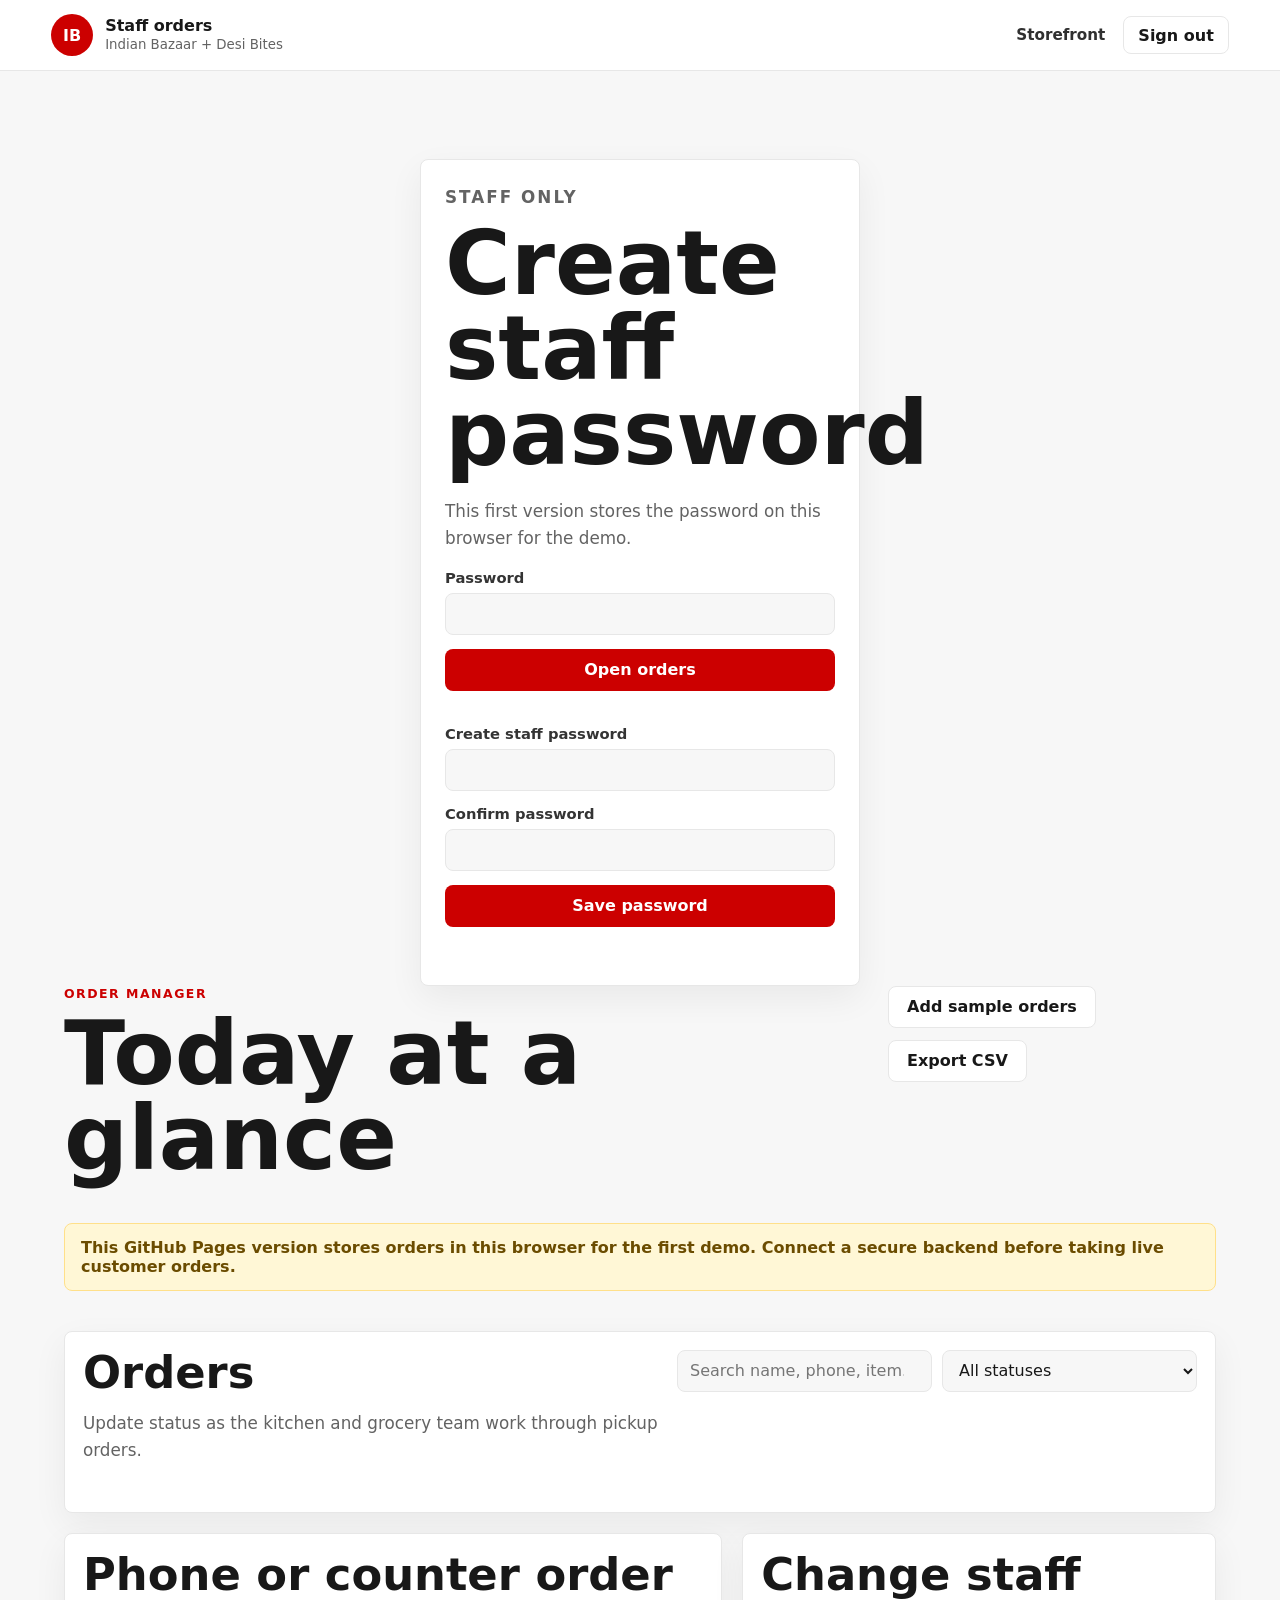
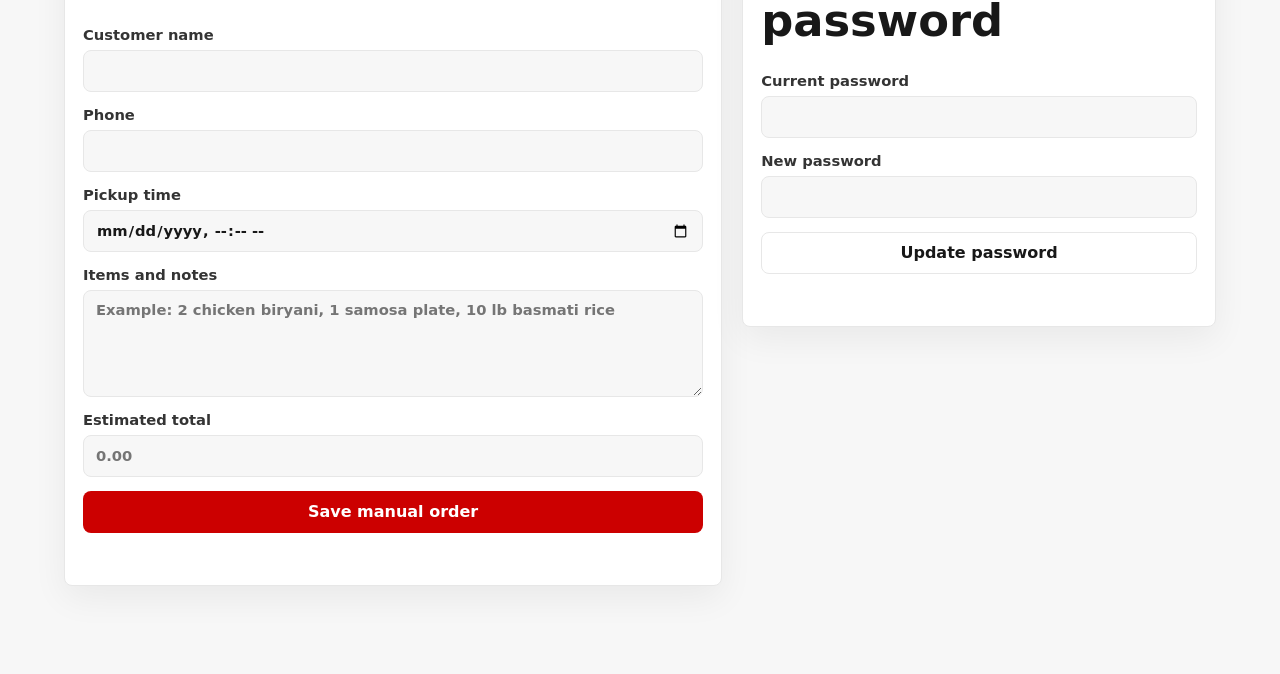
==== admin.html @ 14dbdc3c "Build Indian Bazaar and Desi Bites website" ====
<!doctype html>
<html lang="en">
  <head>
    <meta charset="utf-8">
    <meta name="viewport" content="width=device-width, initial-scale=1">
    <title>Staff Orders | Indian Bazaar + Desi Bites</title>
    <meta name="description" content="Password protected order manager for Indian Bazaar and Desi Bites.">
    <link rel="stylesheet" href="assets/styles.css">
  </head>
  <body data-page="admin">
    <header class="site-header admin-topbar">
      <a class="brand" href="index.html">
        <span class="brand-mark">IB</span>
        <span>
          <strong>Staff orders</strong>
          <small>Indian Bazaar + Desi Bites</small>
        </span>
      </a>
      <nav class="main-nav" aria-label="Staff navigation">
        <a href="index.html">Storefront</a>
      </nav>
      <button class="secondary-button compact" type="button" data-sign-out hidden>Sign out</button>
    </header>

    <main class="admin-shell">
      <section class="auth-panel" data-auth-panel>
        <div class="auth-card">
          <p class="eyebrow">Staff only</p>
          <h1 data-auth-title>Unlock orders</h1>
          <p data-auth-copy>
            Enter the staff password to view and update customer pickup orders.
          </p>

          <form data-login-form>
            <label>
              Password
              <input name="password" type="password" autocomplete="current-password" required>
            </label>
            <button class="primary-button" type="submit">Open orders</button>
            <p class="form-message" data-login-message role="status"></p>
          </form>

          <form data-setup-form hidden>
            <label>
              Create staff password
              <input name="password" type="password" autocomplete="new-password" minlength="6" required>
            </label>
            <label>
              Confirm password
              <input name="confirm" type="password" autocomplete="new-password" minlength="6" required>
            </label>
            <button class="primary-button" type="submit">Save password</button>
            <p class="form-message" data-setup-message role="status"></p>
          </form>
        </div>
      </section>

      <section class="admin-dashboard" data-admin-dashboard hidden>
        <div class="admin-heading">
          <div>
            <p class="eyebrow">Order manager</p>
            <h1>Today at a glance</h1>
          </div>
          <div class="admin-actions">
            <button class="secondary-button" type="button" data-seed-orders>Add sample orders</button>
            <button class="secondary-button" type="button" data-export-orders>Export CSV</button>
          </div>
        </div>

        <div class="prototype-alert">
          This GitHub Pages version stores orders in this browser for the first demo.
          Connect a secure backend before taking live customer orders.
        </div>

        <div class="stats-grid" data-stats-grid></div>

        <section class="admin-card">
          <div class="admin-card-heading">
            <div>
              <h2>Orders</h2>
              <p>Update status as the kitchen and grocery team work through pickup orders.</p>
            </div>
            <div class="admin-filters">
              <input data-admin-search type="search" placeholder="Search name, phone, item...">
              <select data-status-filter aria-label="Filter order status">
                <option value="All">All statuses</option>
                <option value="New">New</option>
                <option value="Preparing">Preparing</option>
                <option value="Ready">Ready</option>
                <option value="Completed">Completed</option>
                <option value="Cancelled">Cancelled</option>
              </select>
            </div>
          </div>

          <div class="orders-list" data-orders-list></div>
        </section>

        <section class="admin-grid">
          <form class="admin-card" data-manual-order-form>
            <h2>Phone or counter order</h2>
            <label>
              Customer name
              <input name="name" required>
            </label>
            <label>
              Phone
              <input name="phone" required>
            </label>
            <label>
              Pickup time
              <input name="pickup" type="datetime-local" required>
            </label>
            <label>
              Items and notes
              <textarea name="items" rows="5" required placeholder="Example: 2 chicken biryani, 1 samosa plate, 10 lb basmati rice"></textarea>
            </label>
            <label>
              Estimated total
              <input name="total" type="number" min="0" step="0.01" placeholder="0.00">
            </label>
            <button class="primary-button" type="submit">Save manual order</button>
            <p class="form-message" data-manual-message role="status"></p>
          </form>

          <form class="admin-card" data-password-form>
            <h2>Change staff password</h2>
            <label>
              Current password
              <input name="current" type="password" autocomplete="current-password" required>
            </label>
            <label>
              New password
              <input name="next" type="password" autocomplete="new-password" minlength="6" required>
            </label>
            <button class="secondary-button" type="submit">Update password</button>
            <p class="form-message" data-password-message role="status"></p>
          </form>
        </section>
      </section>
    </main>

    <script src="assets/app.js"></script>
  </body>
</html>
---- assets/styles.css ----
:root {
  color-scheme: light;
  --brand: #cc0000;
  --brand-dark: #970000;
  --ink: #181818;
  --muted: #636363;
  --line: #e7e7e7;
  --paper: #ffffff;
  --soft: #f7f7f7;
  --warm: #fff4e6;
  --gold: #f2a900;
  --green: #257a45;
  --shadow: 0 20px 60px rgba(20, 20, 20, 0.12);
  font-family: Inter, ui-sans-serif, system-ui, -apple-system, BlinkMacSystemFont, "Segoe UI", sans-serif;
}

* {
  box-sizing: border-box;
}

html {
  scroll-behavior: smooth;
}

body {
  margin: 0;
  background: var(--paper);
  color: var(--ink);
}

body.drawer-open {
  overflow: hidden;
}

a {
  color: inherit;
  text-decoration: none;
}

button,
input,
select,
textarea {
  font: inherit;
}

button {
  cursor: pointer;
}

img {
  display: block;
  width: 100%;
}

.sr-only {
  position: absolute;
  width: 1px;
  height: 1px;
  padding: 0;
  margin: -1px;
  overflow: hidden;
  clip: rect(0, 0, 0, 0);
  white-space: nowrap;
  border: 0;
}

.site-header {
  position: sticky;
  top: 0;
  z-index: 20;
  display: grid;
  grid-template-columns: auto minmax(220px, 1fr) auto auto;
  align-items: center;
  gap: 18px;
  padding: 14px clamp(18px, 4vw, 54px);
  background: rgba(255, 255, 255, 0.96);
  border-bottom: 1px solid var(--line);
  backdrop-filter: blur(16px);
}

.brand {
  display: inline-flex;
  align-items: center;
  gap: 12px;
  min-width: 210px;
}

.brand-mark {
  display: grid;
  width: 42px;
  height: 42px;
  place-items: center;
  border-radius: 50%;
  background: var(--brand);
  color: white;
  font-weight: 900;
  letter-spacing: 0;
}

.brand strong,
.brand small {
  display: block;
  line-height: 1.1;
}

.brand small {
  margin-top: 3px;
  color: var(--muted);
}

.search-form input,
.shop-tools select,
.admin-filters input,
.admin-filters select,
label input,
label textarea {
  width: 100%;
  border: 1px solid var(--line);
  border-radius: 8px;
  background: var(--soft);
  color: var(--ink);
  outline: none;
}

.search-form input {
  min-height: 44px;
  padding: 0 16px;
}

.search-form input:focus,
.shop-tools select:focus,
.admin-filters input:focus,
.admin-filters select:focus,
label input:focus,
label textarea:focus {
  border-color: var(--brand);
  box-shadow: 0 0 0 3px rgba(204, 0, 0, 0.12);
}

.main-nav {
  display: flex;
  align-items: center;
  gap: 18px;
  color: #303030;
  font-size: 0.95rem;
  font-weight: 700;
  white-space: nowrap;
}

.main-nav a:hover {
  color: var(--brand);
}

.cart-button,
.primary-button,
.secondary-button,
.primary-link,
.secondary-link,
.icon-button,
.category-tabs button {
  min-height: 42px;
  border-radius: 8px;
  border: 1px solid transparent;
  font-weight: 800;
}

.cart-button {
  display: inline-flex;
  align-items: center;
  gap: 10px;
  padding: 0 14px;
  background: var(--brand);
  color: white;
}

.cart-button strong {
  display: grid;
  min-width: 24px;
  height: 24px;
  place-items: center;
  border-radius: 999px;
  background: white;
  color: var(--brand);
  font-size: 0.82rem;
}

.hero {
  display: grid;
  grid-template-columns: minmax(0, 0.95fr) minmax(360px, 1.05fr);
  gap: clamp(28px, 5vw, 72px);
  align-items: center;
  min-height: calc(100vh - 72px);
  padding: clamp(42px, 7vw, 86px) clamp(18px, 5vw, 74px) 34px;
}

.hero-copy {
  max-width: 720px;
}

.eyebrow {
  margin: 0 0 10px;
  color: var(--brand);
  font-size: 0.78rem;
  font-weight: 900;
  letter-spacing: 0.12em;
  text-transform: uppercase;
}

h1,
h2,
h3,
p {
  margin-top: 0;
}

h1 {
  margin-bottom: 22px;
  font-size: clamp(2.55rem, 7vw, 5.8rem);
  line-height: 0.95;
  letter-spacing: 0;
}

h2 {
  margin-bottom: 14px;
  font-size: clamp(1.85rem, 3.5vw, 3.25rem);
  line-height: 1.02;
  letter-spacing: 0;
}

h3 {
  margin-bottom: 12px;
  font-size: 1.08rem;
}

.hero p,
.section-heading p,
.split-section p,
.location-section p,
.admin-card-heading p,
.auth-card p {
  color: var(--muted);
  font-size: 1.05rem;
  line-height: 1.6;
}

.hero-actions,
.dialog-actions,
.admin-actions {
  display: flex;
  flex-wrap: wrap;
  gap: 12px;
}

.primary-link,
.secondary-link,
.primary-button,
.secondary-button {
  display: inline-flex;
  align-items: center;
  justify-content: center;
  padding: 0 18px;
}

.primary-link,
.primary-button {
  background: var(--brand);
  color: white;
}

.primary-link:hover,
.primary-button:hover,
.cart-button:hover {
  background: var(--brand-dark);
}

.secondary-link,
.secondary-button {
  background: white;
  color: var(--ink);
  border-color: var(--line);
}

.secondary-link:hover,
.secondary-button:hover {
  border-color: var(--brand);
  color: var(--brand);
}

.compact {
  min-height: 38px;
  padding: 0 14px;
}

.hero-media {
  position: relative;
  min-height: 520px;
  overflow: hidden;
  border-radius: 8px;
  box-shadow: var(--shadow);
}

.hero-media img {
  height: 100%;
  min-height: 520px;
  object-fit: cover;
}

.hero-card {
  position: absolute;
  right: 18px;
  bottom: 18px;
  display: grid;
  gap: 5px;
  width: min(310px, calc(100% - 36px));
  padding: 18px;
  border-radius: 8px;
  background: rgba(255, 255, 255, 0.94);
  box-shadow: 0 10px 30px rgba(0, 0, 0, 0.16);
}

.hero-card span {
  color: var(--muted);
}

.service-strip {
  display: grid;
  grid-template-columns: repeat(3, minmax(0, 1fr));
  gap: 1px;
  background: var(--line);
  border-block: 1px solid var(--line);
}

.service-strip article {
  display: grid;
  gap: 4px;
  min-height: 104px;
  align-content: center;
  padding: 22px clamp(18px, 4vw, 42px);
  background: white;
}

.service-strip span {
  color: var(--muted);
}

.feature-band,
.shop-section,
.split-section,
.location-section,
.admin-shell {
  padding: clamp(48px, 7vw, 88px) clamp(18px, 5vw, 74px);
}

.feature-band {
  background: var(--brand);
  color: white;
}

.feature-band .eyebrow {
  color: white;
}

.deal-grid {
  display: grid;
  grid-template-columns: repeat(3, minmax(0, 1fr));
  gap: 14px;
  margin-top: 24px;
}

.deal-card {
  display: grid;
  gap: 7px;
  min-height: 132px;
  align-content: end;
  padding: 20px;
  border-radius: 8px;
  background: rgba(255, 255, 255, 0.12);
  border: 1px solid rgba(255, 255, 255, 0.26);
}

.deal-card span {
  color: rgba(255, 255, 255, 0.82);
}

.section-heading {
  display: flex;
  align-items: end;
  justify-content: space-between;
  gap: 24px;
  margin-bottom: 24px;
}

.section-heading p {
  max-width: 460px;
}

.shop-tools {
  display: flex;
  align-items: center;
  justify-content: space-between;
  gap: 16px;
  margin-bottom: 22px;
}

.category-tabs {
  display: flex;
  gap: 8px;
  overflow-x: auto;
  padding-bottom: 4px;
}

.category-tabs button {
  flex: 0 0 auto;
  padding: 0 14px;
  background: var(--soft);
  border-color: var(--line);
  color: #333;
}

.category-tabs button.is-active {
  background: var(--ink);
  color: white;
  border-color: var(--ink);
}

.shop-tools select {
  max-width: 220px;
  min-height: 42px;
  padding: 0 12px;
}

.product-grid {
  display: grid;
  grid-template-columns: repeat(4, minmax(0, 1fr));
  gap: 18px;
}

.product-card {
  display: grid;
  grid-template-rows: 176px 1fr;
  overflow: hidden;
  border: 1px solid var(--line);
  border-radius: 8px;
  background: white;
}

.product-card img {
  height: 176px;
  object-fit: cover;
  background: var(--soft);
}

.product-body {
  display: grid;
  gap: 12px;
  padding: 16px;
}

.product-meta {
  display: flex;
  align-items: start;
  justify-content: space-between;
  gap: 10px;
}

.product-meta strong {
  line-height: 1.25;
}

.product-card p {
  margin: 0;
  color: var(--muted);
  font-size: 0.92rem;
  line-height: 1.45;
}

.price {
  color: var(--brand);
  font-weight: 900;
  white-space: nowrap;
}

.badge {
  display: inline-flex;
  justify-self: start;
  min-height: 26px;
  align-items: center;
  padding: 0 8px;
  border-radius: 999px;
  background: var(--warm);
  color: #8a4a00;
  font-size: 0.75rem;
  font-weight: 900;
}

.product-card button {
  width: 100%;
}

.split-section {
  display: grid;
  grid-template-columns: minmax(0, 0.9fr) minmax(320px, 1.1fr);
  gap: clamp(28px, 5vw, 72px);
  align-items: center;
  border-top: 1px solid var(--line);
}

.split-section.reverse {
  grid-template-columns: minmax(320px, 1.1fr) minmax(0, 0.9fr);
}

.split-section img {
  aspect-ratio: 5 / 3;
  border-radius: 8px;
  object-fit: cover;
  box-shadow: var(--shadow);
}

.location-section {
  display: grid;
  grid-template-columns: 1fr minmax(280px, 0.8fr);
  gap: 24px;
  align-items: start;
  background: var(--soft);
}

.info-list {
  display: grid;
  gap: 10px;
}

.info-list span {
  padding: 15px;
  border-radius: 8px;
  background: white;
  border: 1px solid var(--line);
}

.site-footer {
  display: flex;
  justify-content: space-between;
  gap: 16px;
  padding: 24px clamp(18px, 5vw, 74px);
  color: var(--muted);
  border-top: 1px solid var(--line);
}

.site-footer a {
  color: var(--brand);
  font-weight: 800;
}

.scrim {
  position: fixed;
  inset: 0;
  z-index: 30;
  background: rgba(0, 0, 0, 0.36);
}

.cart-drawer {
  position: fixed;
  top: 0;
  right: 0;
  bottom: 0;
  z-index: 40;
  display: flex;
  flex-direction: column;
  width: min(460px, 100vw);
  padding: 22px;
  background: white;
  box-shadow: -18px 0 50px rgba(0, 0, 0, 0.14);
  transform: translateX(100%);
  transition: transform 180ms ease;
}

.cart-drawer.is-open {
  transform: translateX(0);
}

.cart-header {
  display: flex;
  justify-content: space-between;
  gap: 16px;
  padding-bottom: 16px;
  border-bottom: 1px solid var(--line);
}

.icon-button {
  display: grid;
  width: 42px;
  place-items: center;
  background: var(--soft);
  border-color: var(--line);
  color: var(--ink);
  font-size: 1.2rem;
}

.cart-items {
  display: grid;
  gap: 12px;
  overflow-y: auto;
  padding: 16px 2px;
}

.cart-line {
  display: grid;
  gap: 10px;
  padding: 12px;
  border: 1px solid var(--line);
  border-radius: 8px;
}

.cart-line-top,
.cart-line-actions,
.cart-summary > div {
  display: flex;
  align-items: center;
  justify-content: space-between;
  gap: 12px;
}

.cart-line-title {
  font-weight: 800;
}

.quantity-controls {
  display: inline-flex;
  align-items: center;
  gap: 8px;
}

.quantity-controls button {
  display: grid;
  width: 32px;
  height: 32px;
  place-items: center;
  border: 1px solid var(--line);
  border-radius: 8px;
  background: white;
  font-weight: 900;
}

.remove-button {
  border: 0;
  background: transparent;
  color: var(--brand);
  font-weight: 800;
}

.cart-summary {
  display: grid;
  gap: 6px;
  padding: 14px 0;
  border-top: 1px solid var(--line);
  border-bottom: 1px solid var(--line);
}

.cart-summary small {
  color: var(--muted);
}

.checkout-form,
.auth-card form,
.admin-card {
  display: grid;
  gap: 14px;
}

.checkout-form {
  padding-top: 16px;
}

label {
  display: grid;
  gap: 7px;
  color: #343434;
  font-size: 0.92rem;
  font-weight: 800;
}

label input,
label textarea {
  min-height: 42px;
  padding: 10px 12px;
  resize: vertical;
}

.order-dialog {
  width: min(440px, calc(100vw - 32px));
  border: 0;
  border-radius: 8px;
  padding: 24px;
  box-shadow: var(--shadow);
}

.order-dialog::backdrop {
  background: rgba(0, 0, 0, 0.36);
}

.admin-topbar {
  grid-template-columns: 1fr auto auto;
}

.admin-shell {
  background: var(--soft);
  min-height: calc(100vh - 72px);
}

.auth-panel {
  display: grid;
  min-height: calc(100vh - 220px);
  place-items: center;
}

.auth-card,
.admin-card {
  width: 100%;
  border: 1px solid var(--line);
  border-radius: 8px;
  background: white;
  box-shadow: 0 12px 35px rgba(0, 0, 0, 0.06);
}

.auth-card {
  max-width: 440px;
  padding: 24px;
}

.admin-dashboard {
  display: grid;
  gap: 20px;
}

.admin-heading,
.admin-card-heading {
  display: flex;
  justify-content: space-between;
  gap: 18px;
  align-items: start;
}

.prototype-alert {
  padding: 14px 16px;
  border-radius: 8px;
  background: #fff7d6;
  color: #6b4c00;
  border: 1px solid #ffe08a;
  font-weight: 700;
}

.stats-grid {
  display: grid;
  grid-template-columns: repeat(4, minmax(0, 1fr));
  gap: 14px;
}

.stat-card {
  display: grid;
  gap: 7px;
  padding: 18px;
  border-radius: 8px;
  background: white;
  border: 1px solid var(--line);
}

.stat-card strong {
  font-size: 1.8rem;
}

.stat-card span {
  color: var(--muted);
}

.admin-card {
  padding: 18px;
}

.admin-filters {
  display: flex;
  gap: 10px;
  min-width: min(520px, 100%);
}

.admin-filters input,
.admin-filters select {
  min-height: 42px;
  padding: 0 12px;
}

.orders-list {
  display: grid;
  gap: 12px;
}

.order-row {
  display: grid;
  grid-template-columns: 1.05fr 1.4fr 0.6fr auto;
  gap: 14px;
  align-items: start;
  padding: 14px;
  border: 1px solid var(--line);
  border-radius: 8px;
  background: #fff;
}

.order-row h3 {
  margin-bottom: 4px;
  font-size: 1rem;
}

.order-row small,
.order-row p {
  color: var(--muted);
}

.order-items {
  display: grid;
  gap: 4px;
  margin: 0;
  padding-left: 18px;
}

.status-select {
  min-height: 38px;
  border: 1px solid var(--line);
  border-radius: 8px;
  background: var(--soft);
  padding: 0 10px;
  font-weight: 800;
}

.status-pill {
  display: inline-flex;
  align-items: center;
  min-height: 28px;
  width: fit-content;
  padding: 0 10px;
  border-radius: 999px;
  background: var(--soft);
  font-size: 0.78rem;
  font-weight: 900;
}

.status-pill.New {
  background: #ffe4e4;
  color: var(--brand);
}

.status-pill.Preparing {
  background: #fff0d6;
  color: #9a5a00;
}

.status-pill.Ready {
  background: #dcfce7;
  color: var(--green);
}

.status-pill.Completed {
  background: #e8eefc;
  color: #30559d;
}

.status-pill.Cancelled {
  background: #eeeeee;
  color: #666;
}

.admin-grid {
  display: grid;
  grid-template-columns: minmax(0, 1fr) minmax(280px, 0.72fr);
  gap: 20px;
  align-items: start;
}

.form-message {
  min-height: 20px;
  margin: 0;
  color: var(--muted);
  font-weight: 700;
}

.empty-state {
  padding: 26px;
  border: 1px dashed #cccccc;
  border-radius: 8px;
  color: var(--muted);
  text-align: center;
}

@media (max-width: 1100px) {
  .site-header {
    grid-template-columns: 1fr auto;
  }

  .search-form,
  .main-nav {
    grid-column: 1 / -1;
  }

  .main-nav {
    overflow-x: auto;
  }

  .hero,
  .split-section,
  .split-section.reverse,
  .location-section {
    grid-template-columns: 1fr;
  }

  .hero {
    min-height: auto;
  }

  .product-grid {
    grid-template-columns: repeat(3, minmax(0, 1fr));
  }

  .order-row {
    grid-template-columns: 1fr;
  }
}

@media (max-width: 760px) {
  .site-header,
  .admin-topbar {
    grid-template-columns: 1fr;
    gap: 12px;
  }

  .brand {
    min-width: 0;
  }

  .cart-button,
  .admin-topbar .secondary-button {
    width: 100%;
  }

  h1 {
    font-size: 2.55rem;
    line-height: 1;
  }

  .hero-media,
  .hero-media img {
    min-height: 340px;
  }

  .service-strip,
  .deal-grid,
  .product-grid,
  .stats-grid,
  .admin-grid {
    grid-template-columns: 1fr;
  }

  .section-heading,
  .shop-tools,
  .admin-heading,
  .admin-card-heading,
  .admin-filters {
    align-items: stretch;
    flex-direction: column;
  }

  .shop-tools select {
    max-width: none;
  }

  .product-card {
    grid-template-rows: 210px 1fr;
  }

  .product-card img {
    height: 210px;
  }

  .site-footer {
    flex-direction: column;
  }
}
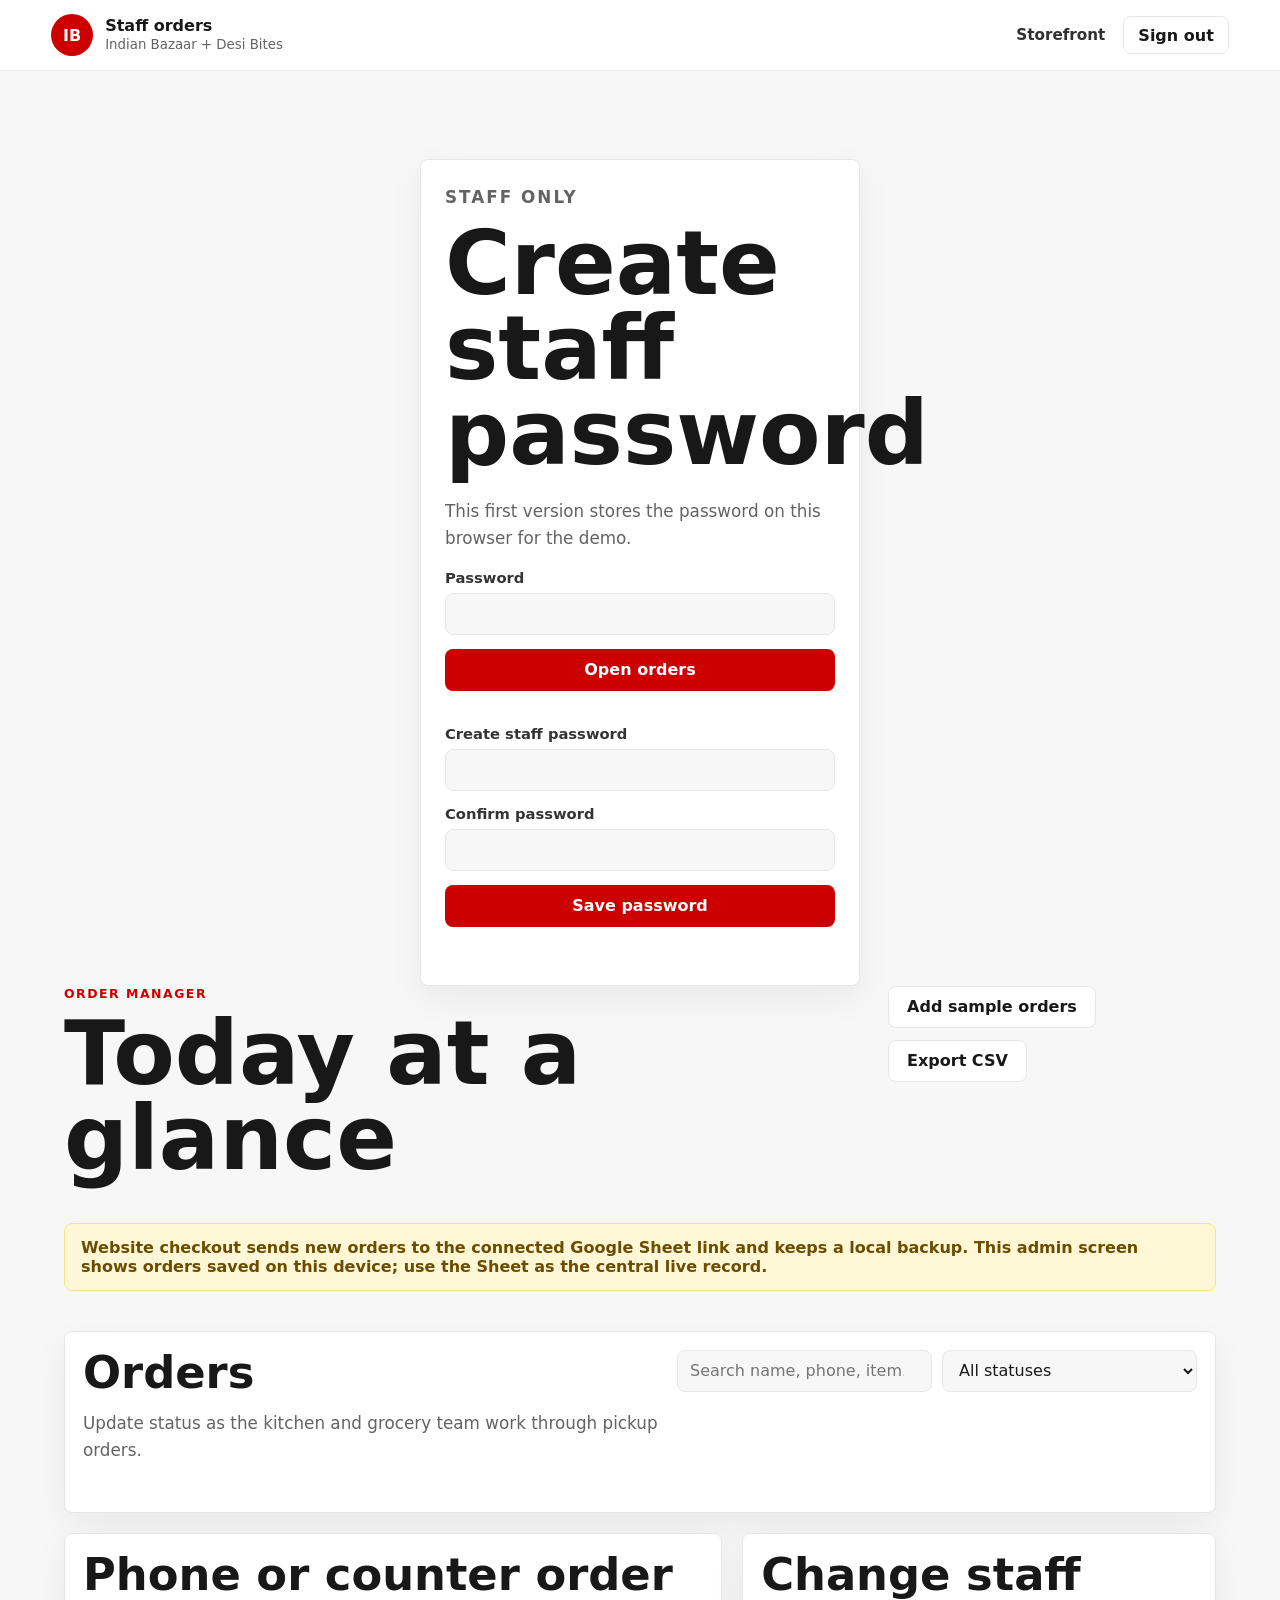
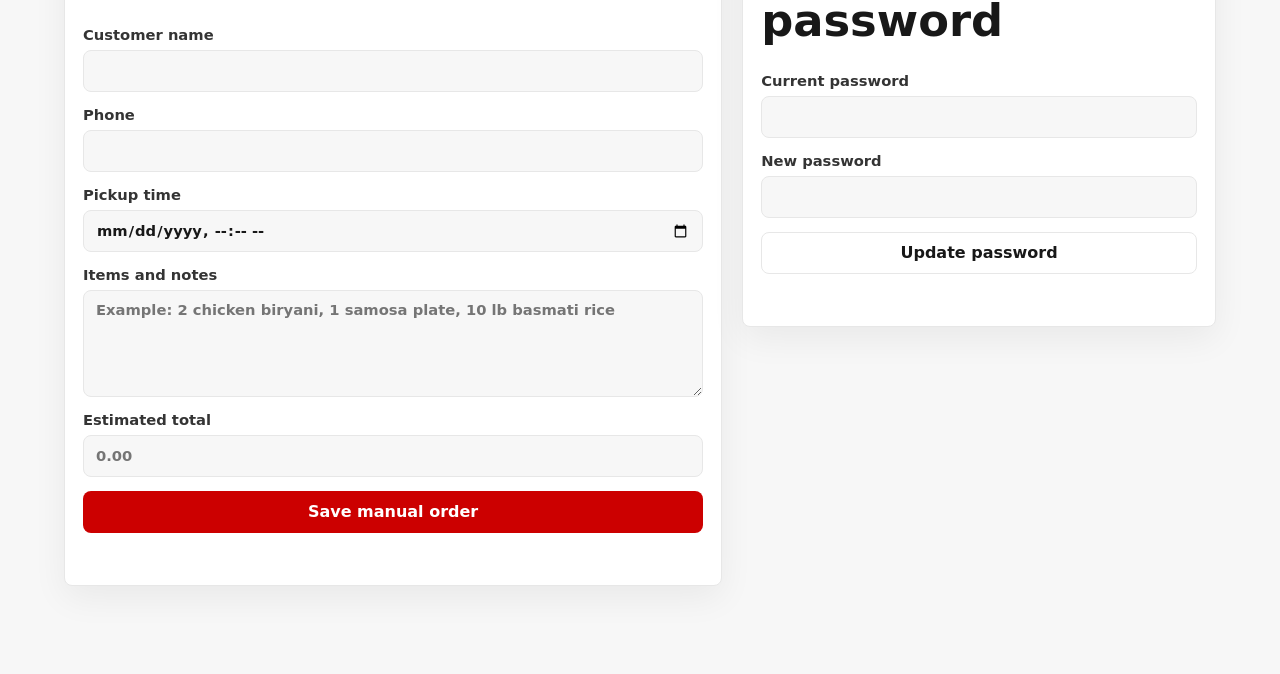
==== commit bcfcf199: "Connect orders to Google Sheet" ====
--- a/admin.html
+++ b/admin.html
@@ -68,8 +68,8 @@
         </div>
 
         <div class="prototype-alert">
-          This GitHub Pages version stores orders in this browser for the first demo.
-          Connect a secure backend before taking live customer orders.
+          Website checkout sends new orders to the connected Google Sheet link and keeps a local backup.
+          This admin screen shows orders saved on this device; use the Sheet as the central live record.
         </div>
 
         <div class="stats-grid" data-stats-grid></div>
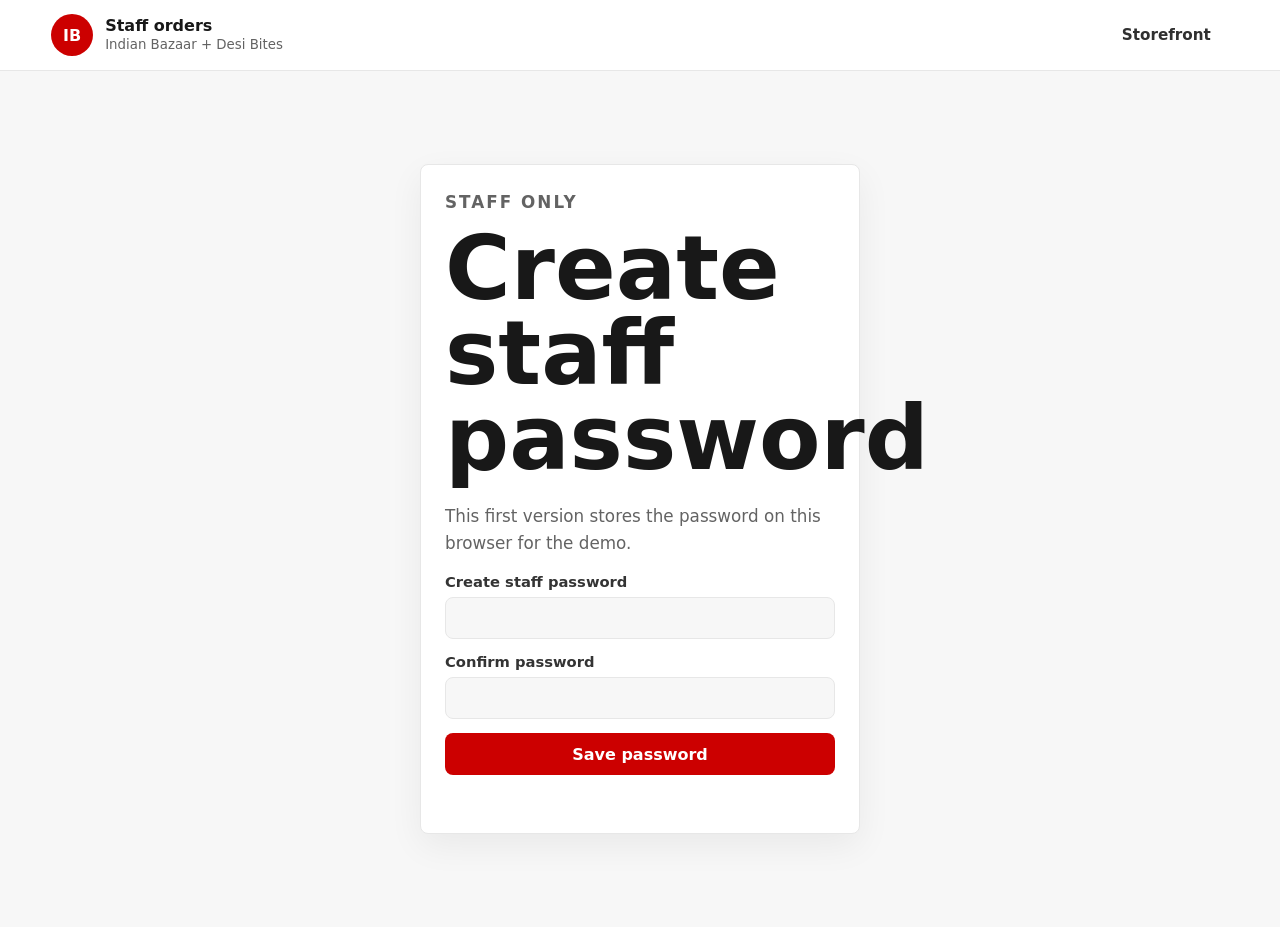
==== commit a07493f8: "Fix staff page visibility" ====
--- a/admin.html
+++ b/admin.html
@@ -5,7 +5,7 @@
     <meta name="viewport" content="width=device-width, initial-scale=1">
     <title>Staff Orders | Indian Bazaar + Desi Bites</title>
     <meta name="description" content="Password protected order manager for Indian Bazaar and Desi Bites.">
-    <link rel="stylesheet" href="assets/styles.css">
+    <link rel="stylesheet" href="assets/styles.css?v=20260709-1">
   </head>
   <body data-page="admin">
     <header class="site-header admin-topbar">
@@ -140,6 +140,6 @@
       </section>
     </main>
 
-    <script src="assets/app.js"></script>
+    <script src="assets/app.js?v=20260709-1"></script>
   </body>
 </html>
--- a/assets/styles.css
+++ b/assets/styles.css
@@ -18,6 +18,10 @@
   box-sizing: border-box;
 }
 
+[hidden] {
+  display: none !important;
+}
+
 html {
   scroll-behavior: smooth;
 }
